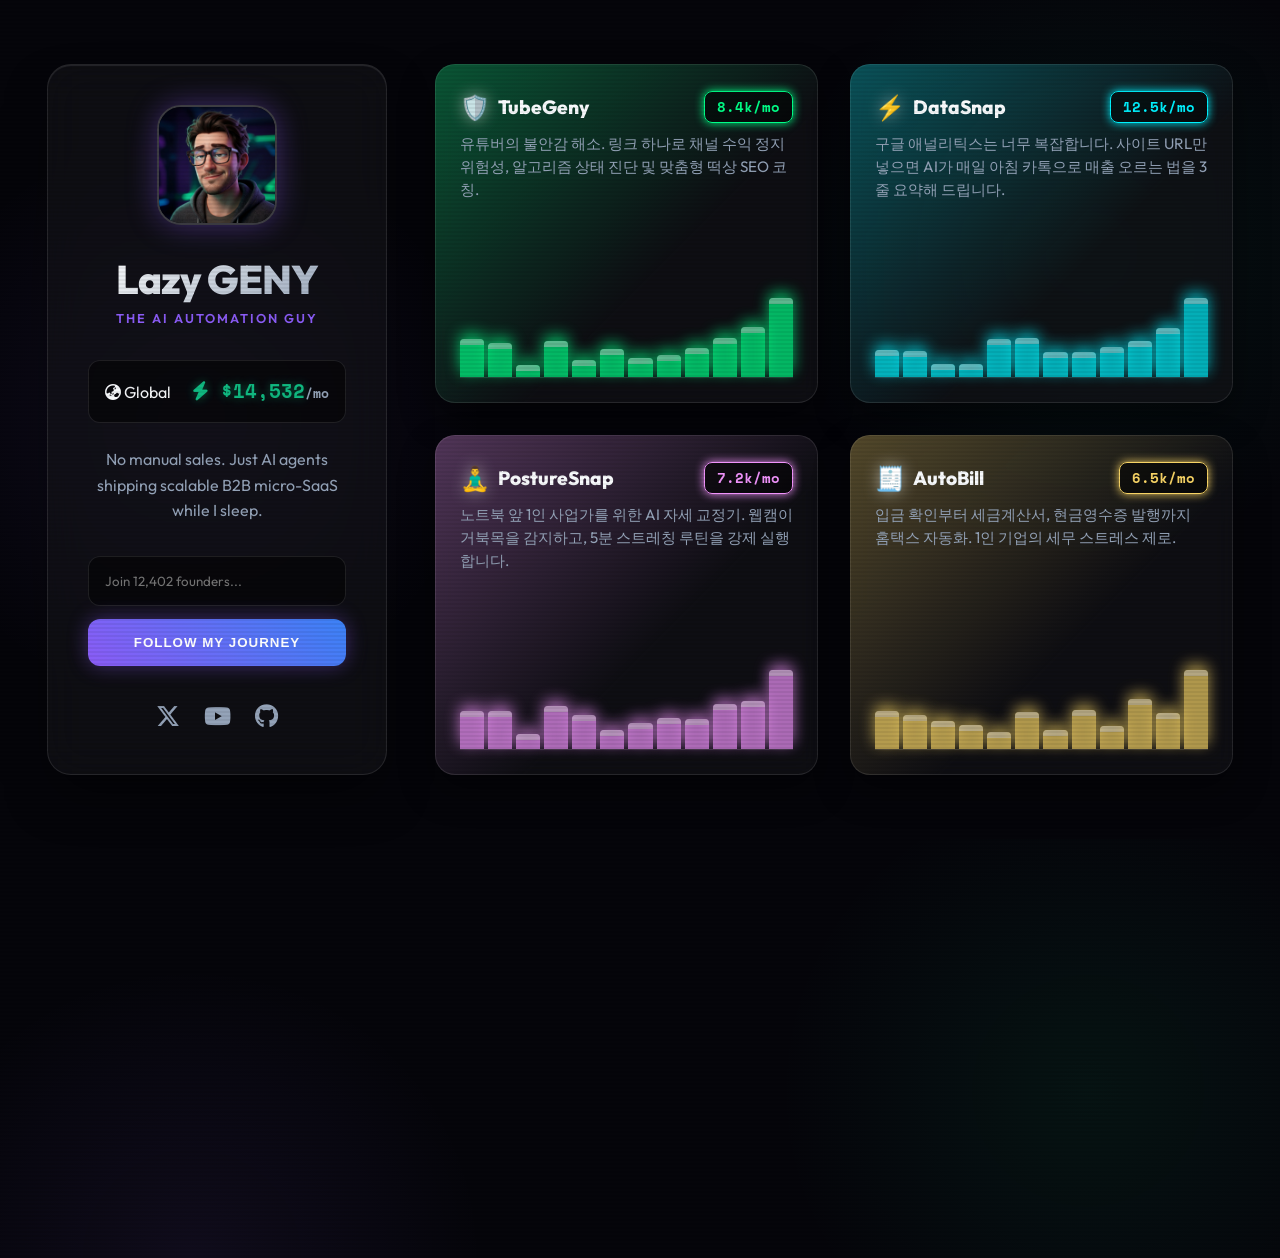
==== index.html @ 0aa97093 "Fix UI bugs" ====
<!DOCTYPE html>
<html lang="en">
<head>
    <meta charset="UTF-8">
    <meta name="viewport" content="width=device-width, initial-scale=1.0">
    <title>My Indie Portfolio - 3D Neon Edition</title>
    <link href="https://fonts.googleapis.com/css2?family=Outfit:wght@300;400;600;800&family=Space+Mono:wght@400;700&display=swap" rel="stylesheet">
    <link rel="stylesheet" href="style.css">
    <link rel="stylesheet" href="https://cdnjs.cloudflare.com/ajax/libs/font-awesome/6.4.0/css/all.min.css">
</head>
<body>
    <div class="ambient-glow"></div>
    <div class="layout">
        <!-- Left Sidebar (3D Floating Profile) -->
        <aside class="sidebar">
            <div class="profile-card 3d-element">
                <div class="profile-img-container">
                    <img src="profile.png" alt="Profile" class="avatar">
                </div>
                
                <h1 class="name">Lazy GENY</h1>
                <p class="tagline">The AI Automation Guy</p>
                
                <div class="stats-box neon-box">
                    <span class="location"><i class="fa-solid fa-earth-asia"></i> Global</span>
                    <span class="total-mrr-badge"><i class="fa-solid fa-bolt"></i> <span id="total-mrr">$0</span><span class="mo">/mo</span></span>
                </div>
                
                <p class="bio">
                    No manual sales. Just AI agents shipping scalable B2B micro-SaaS while I sleep.
                </p>
                
                <form class="subscribe-form" onsubmit="event.preventDefault(); alert('Subscribed!');">
                    <input type="email" placeholder="Join 12,402 founders..." required>
                    <button type="submit" class="neon-btn">Follow My Journey</button>
                </form>
                
                <div class="social-links">
                    <a href="#" class="neon-icon"><i class="fa-brands fa-x-twitter"></i></a>
                    <a href="#" class="neon-icon"><i class="fa-brands fa-youtube"></i></a>
                    <a href="#" class="neon-icon"><i class="fa-brands fa-github"></i></a>
                </div>
            </div>
        </aside>

        <!-- Right Content (3D Cards Grid) -->
        <main class="projects-grid" id="project-list">
            <!-- Projects injected via JS -->
        </main>
    </div>

    <script src="script.js"></script>
</body>
</html>
---- style.css ----
:root {
    --bg-dark: #05050a;
    --card-bg: rgba(20, 20, 25, 0.6);
    --text-main: #f8fafc;
    --text-muted: #94a3b8;
    --border-light: rgba(255, 255, 255, 0.1);
    --font-sans: 'Outfit', sans-serif;
    --font-mono: 'Space Mono', monospace;
}

* {
    box-sizing: border-box;
    margin: 0;
    padding: 0;
}

body {
    font-family: var(--font-sans);
    background-color: var(--bg-dark);
    color: var(--text-main);
    line-height: 1.5;
    overflow-x: hidden;
    perspective: 1200px; /* Essential for 3D effect on body */
    background-image: 
        radial-gradient(circle at 15% 50%, rgba(139, 92, 246, 0.08), transparent 25%),
        radial-gradient(circle at 85% 30%, rgba(16, 185, 129, 0.08), transparent 25%);
}

.ambient-glow {
    position: fixed;
    top: -50%; left: -50%; width: 200%; height: 200%;
    background: repeating-linear-gradient(transparent, transparent 2px, rgba(0,0,0,0.3) 2px, rgba(0,0,0,0.3) 4px);
    pointer-events: none;
    z-index: 9999;
    opacity: 0.2;
}

.layout {
    display: flex;
    max-width: 1250px;
    margin: 0 auto;
    padding: 4rem 2rem;
    gap: 3rem;
}

/* Sidebar - Profile Card */
.sidebar {
    width: 340px;
    flex-shrink: 0;
    position: sticky;
    top: 4rem;
    height: fit-content;
}

.profile-card {
    background: var(--card-bg);
    backdrop-filter: blur(20px);
    border: 1px solid var(--border-light);
    border-radius: 24px;
    padding: 2.5rem;
    box-shadow: 
        0 25px 50px -12px rgba(0, 0, 0, 0.5),
        inset 0 1px 1px rgba(255, 255, 255, 0.1);
    transform-style: preserve-3d;
    transition: transform 0.3s ease;
}

.profile-card:hover {
    transform: translateY(-5px) rotateX(2deg) rotateY(-2deg);
}

.profile-img-container {
    width: 120px;
    height: 120px;
    border-radius: 24px;
    overflow: hidden;
    margin: 0 auto 1.5rem auto;
    border: 2px solid rgba(255,255,255,0.2);
    box-shadow: 0 0 30px rgba(139, 92, 246, 0.4); /* Neon Glow */
    transform: translateZ(30px); /* Pops out in 3D */
}

.avatar {
    width: 100%;
    height: 100%;
    object-fit: cover;
}

.name {
    text-align: center;
    font-size: 2.5rem;
    font-weight: 800;
    letter-spacing: -1px;
    background: linear-gradient(135deg, #fff, #94a3b8);
    -webkit-background-clip: text;
    -webkit-text-fill-color: transparent;
    transform: translateZ(20px);
}

.tagline {
    text-align: center;
    color: var(--accent-primary, #8b5cf6);
    font-weight: 600;
    margin-bottom: 2rem;
    text-transform: uppercase;
    letter-spacing: 2px;
    font-size: 0.8rem;
    transform: translateZ(15px);
}

.neon-box {
    background: rgba(0,0,0,0.5);
    border: 1px solid rgba(255,255,255,0.1);
    border-radius: 12px;
    padding: 1rem;
    display: flex;
    justify-content: space-between;
    align-items: center;
    margin-bottom: 1.5rem;
    transform: translateZ(10px);
}

.total-mrr-badge {
    font-family: var(--font-mono);
    color: #10b981;
    font-size: 1.2rem;
    font-weight: 700;
    text-shadow: 0 0 10px rgba(16, 185, 129, 0.5);
}

.total-mrr-badge .mo {
    font-size: 0.8rem;
    color: var(--text-muted);
    text-shadow: none;
}

.bio {
    font-size: 1rem;
    color: var(--text-muted);
    margin-bottom: 2rem;
    text-align: center;
    line-height: 1.6;
    transform: translateZ(5px);
}

.subscribe-form {
    display: flex;
    flex-direction: column;
    gap: 0.8rem;
    transform: translateZ(15px);
}

.subscribe-form input {
    background: rgba(0,0,0,0.5);
    border: 1px solid var(--border-light);
    color: white;
    padding: 1rem;
    border-radius: 12px;
    font-family: var(--font-sans);
    outline: none;
}

.subscribe-form input:focus {
    border-color: #3b82f6;
    box-shadow: 0 0 15px rgba(59, 130, 246, 0.3);
}

.neon-btn {
    background: linear-gradient(45deg, #8b5cf6, #3b82f6);
    color: white;
    border: none;
    padding: 1rem;
    border-radius: 12px;
    font-weight: 800;
    cursor: pointer;
    text-transform: uppercase;
    letter-spacing: 1px;
    box-shadow: 0 0 20px rgba(139, 92, 246, 0.4);
    transition: all 0.2s;
}

.neon-btn:hover {
    box-shadow: 0 0 30px rgba(59, 130, 246, 0.6);
    transform: translateY(-2px);
}

.social-links {
    margin-top: 2rem;
    display: flex;
    justify-content: center;
    gap: 1.5rem;
    transform: translateZ(20px);
}

.neon-icon {
    color: var(--text-muted);
    font-size: 1.5rem;
    transition: all 0.3s;
}

.neon-icon:hover {
    color: #fff;
    text-shadow: 0 0 15px rgba(255,255,255,0.8);
    transform: scale(1.1);
}

/* Projects Grid */
.projects-grid {
    flex: 1;
    display: grid;
    grid-template-columns: repeat(2, 1fr);
    gap: 2rem;
}

.project-card {
    background: var(--card-bg);
    backdrop-filter: blur(10px);
    border: 1px solid var(--border-light);
    border-radius: 20px;
    padding: 1.5rem;
    position: relative;
    text-decoration: none;
    color: inherit;
    transform-style: preserve-3d;
    transition: all 0.4s cubic-bezier(0.175, 0.885, 0.32, 1.275);
    box-shadow: 0 15px 35px rgba(0,0,0,0.4);
    display: flex;
    flex-direction: column;
}

/* The neon glowing edge effect */
.project-card::before {
    content: '';
    position: absolute;
    inset: -1px;
    border-radius: 20px;
    background: linear-gradient(135deg, var(--glow-color), transparent 60%);
    z-index: -1;
    opacity: 0.3;
    transition: opacity 0.3s;
}

.project-card:hover {
    transform: translateY(-10px) rotateX(5deg) rotateY(-5deg);
    border-color: rgba(255,255,255,0.2);
}

.project-card:hover::before {
    opacity: 1;
    filter: blur(5px);
}

.card-header {
    display: flex;
    justify-content: space-between;
    align-items: center;
    margin-bottom: 0.5rem;
    transform: translateZ(20px);
}

.card-title-wrap {
    display: flex;
    align-items: center;
    gap: 0.5rem;
}

.card-icon {
    font-size: 1.5rem;
    filter: drop-shadow(0 0 8px rgba(255,255,255,0.5));
}

.card-title {
    font-weight: 800;
    font-size: 1.2rem;
}

.card-mrr {
    font-family: var(--font-mono);
    color: var(--glow-color);
    background: rgba(0,0,0,0.5);
    border: 1px solid var(--glow-color);
    box-shadow: 0 0 10px var(--glow-color);
    padding: 0.25rem 0.75rem;
    border-radius: 8px;
    font-weight: 700;
    font-size: 0.9rem;
}

.card-desc {
    color: var(--text-muted);
    font-size: 0.95rem;
    margin-bottom: 1.5rem;
    transform: translateZ(10px);
}

/* 3D Glowing Bar Chart */
.card-graph-3d {
    margin-top: auto;
    height: 100px;
    display: flex;
    align-items: flex-end;
    justify-content: space-between;
    gap: 4px;
    padding-top: 20px;
    transform: translateZ(30px); /* Makes the graph pop out of the card */
    position: relative;
    border-bottom: 1px solid var(--border-light);
}

.chart-bar {
    flex: 1;
    background: var(--glow-color);
    border-top-left-radius: 4px;
    border-top-right-radius: 4px;
    opacity: 0.7;
    transition: height 1s ease-out, filter 0.3s;
    box-shadow: 0 -5px 15px var(--glow-color);
    position: relative;
}

/* Add a 3D top face to the bars */
.chart-bar::after {
    content: '';
    position: absolute;
    top: 0; left: 0; right: 0;
    height: 6px;
    background: rgba(255,255,255,0.5);
    border-radius: 4px 4px 0 0;
}

.chart-bar:hover {
    opacity: 1;
    filter: brightness(1.5);
}

@media (max-width: 968px) {
    .layout {
        flex-direction: column;
    }
    .sidebar {
        width: 100%;
        position: static;
    }
    .projects-grid {
        grid-template-columns: 1fr;
    }
}
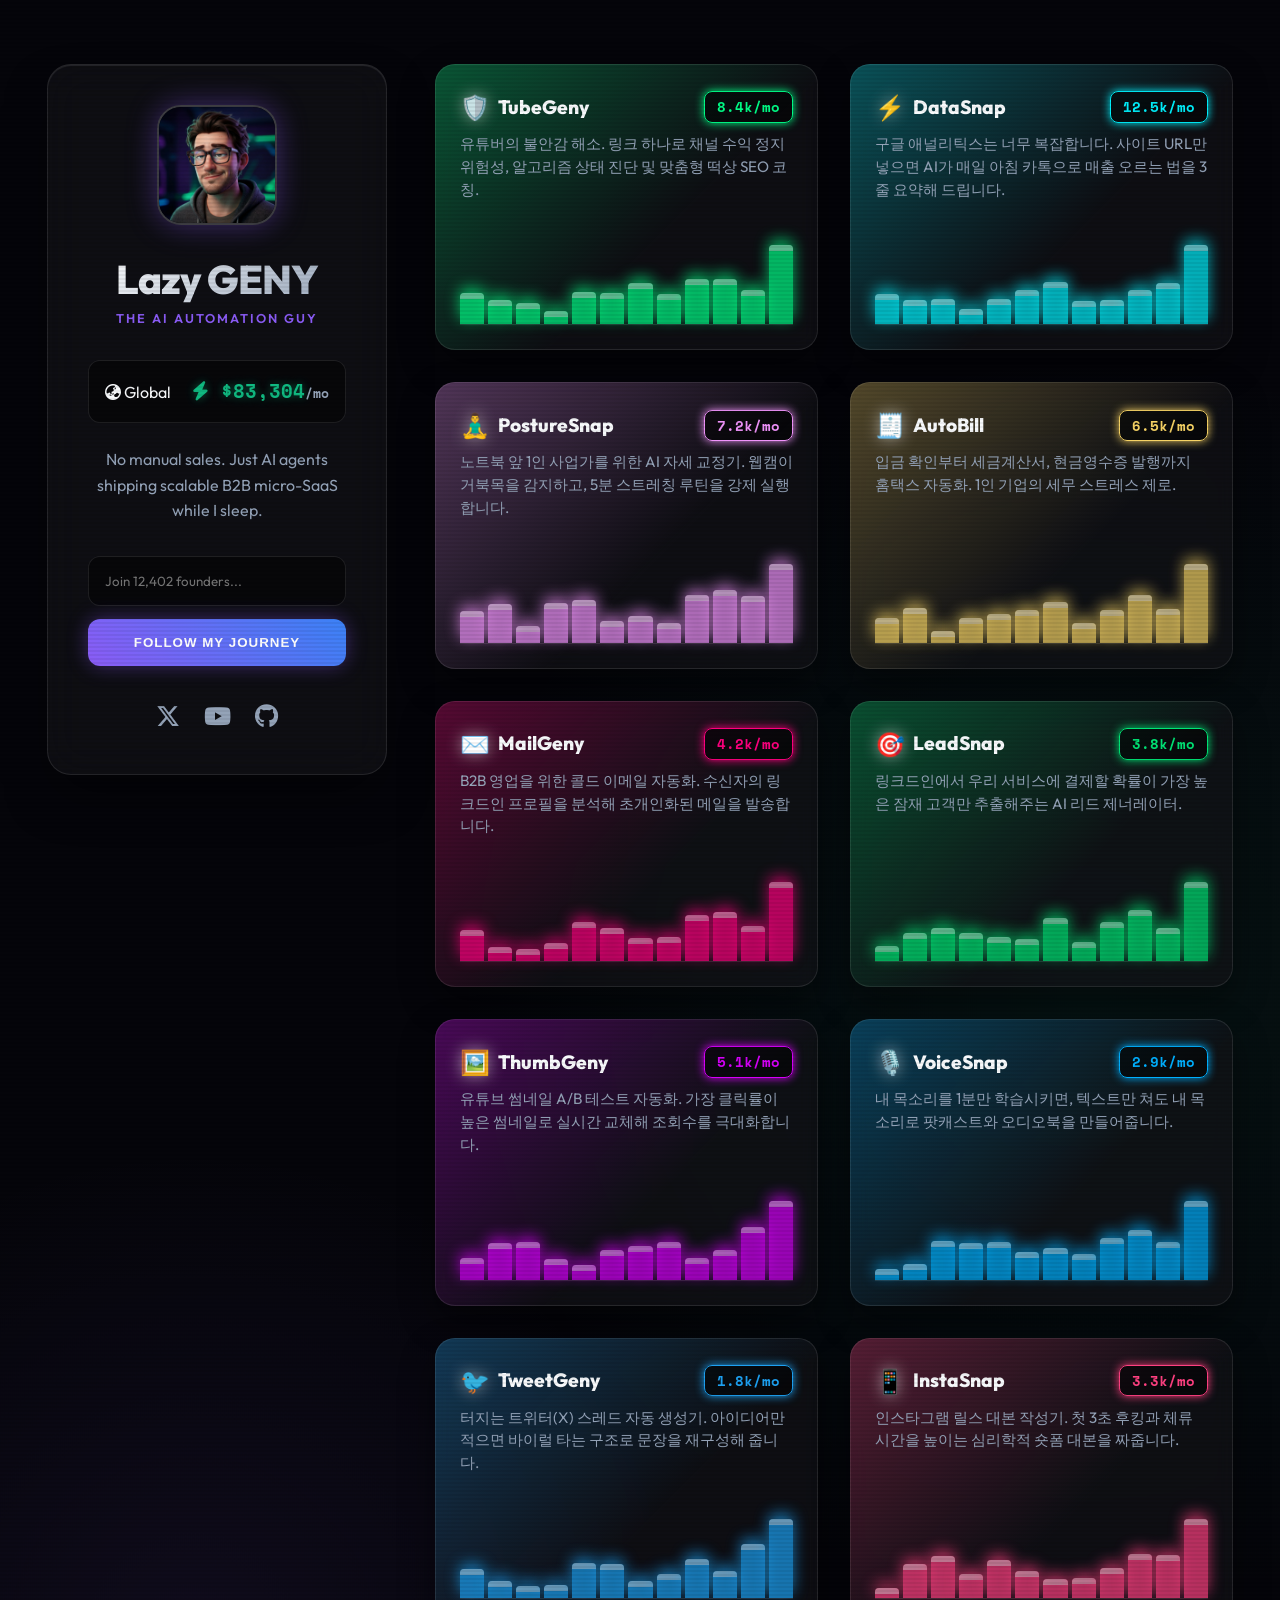
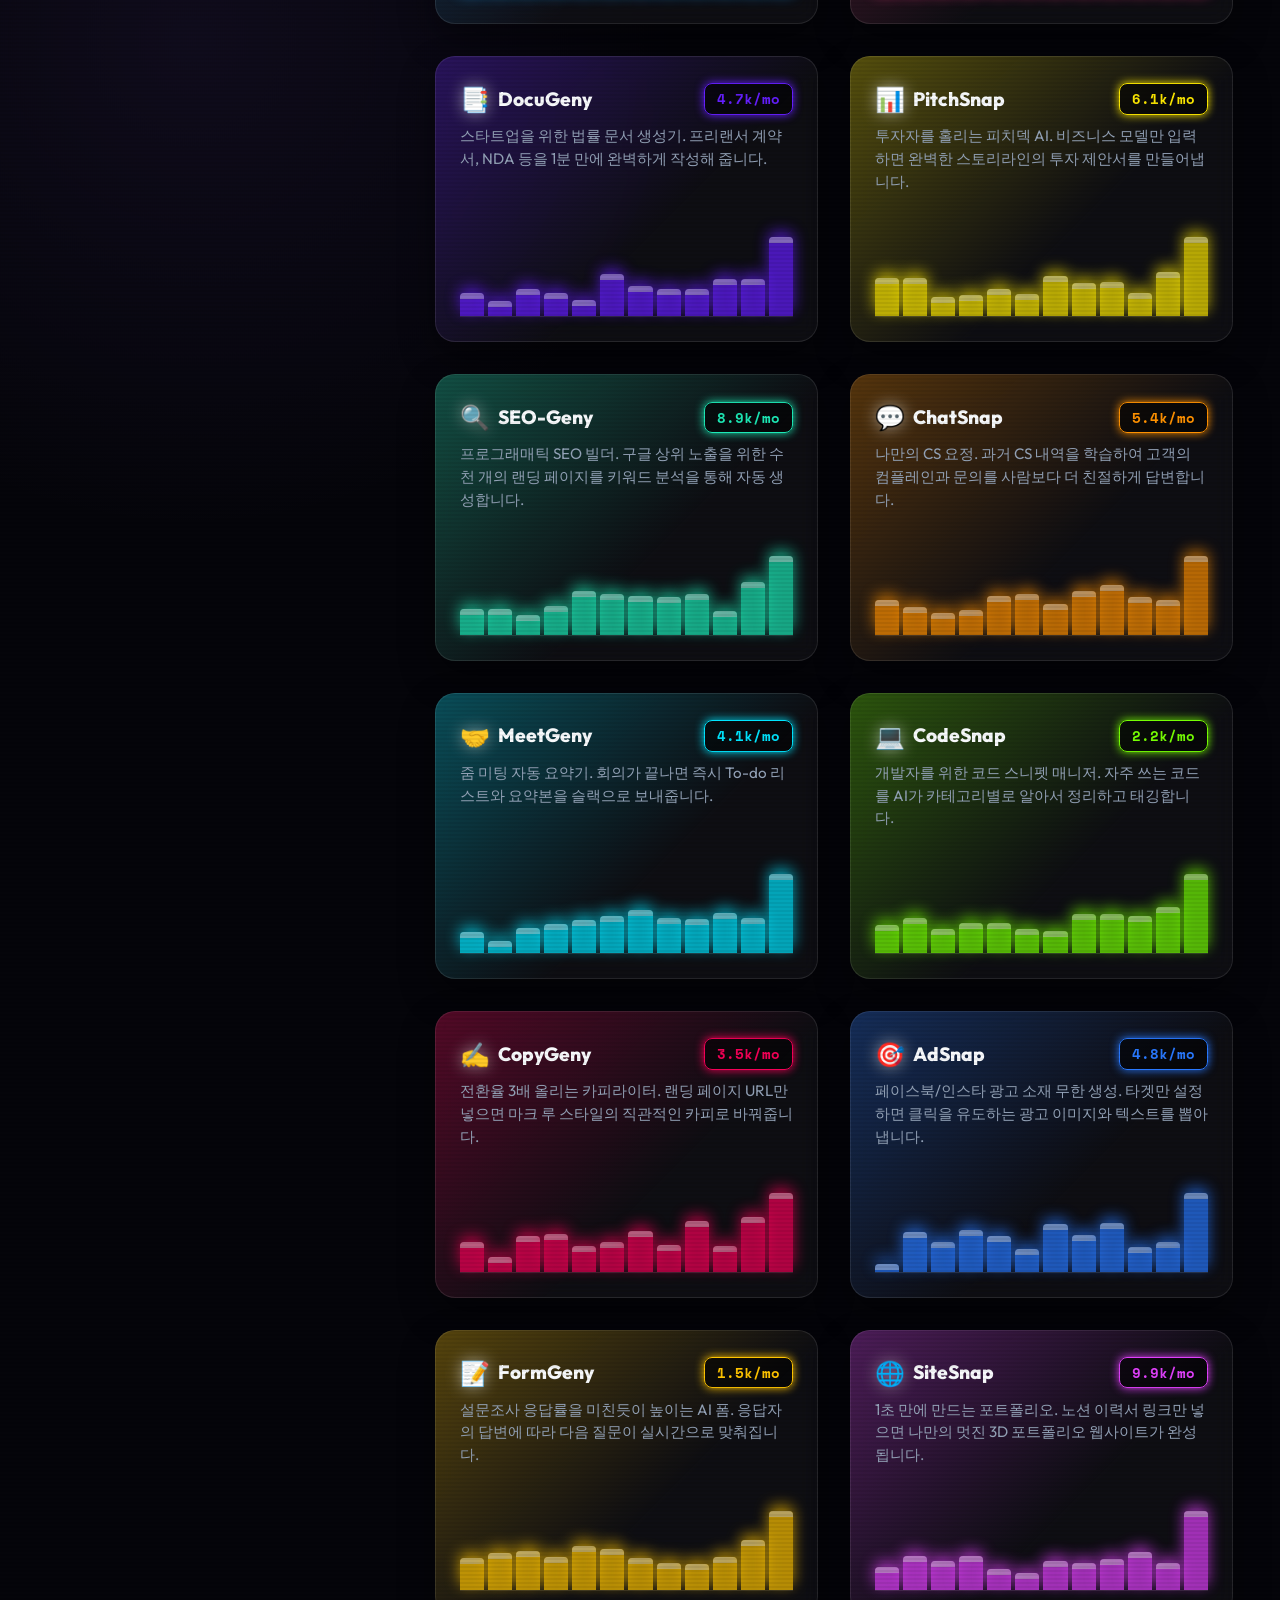
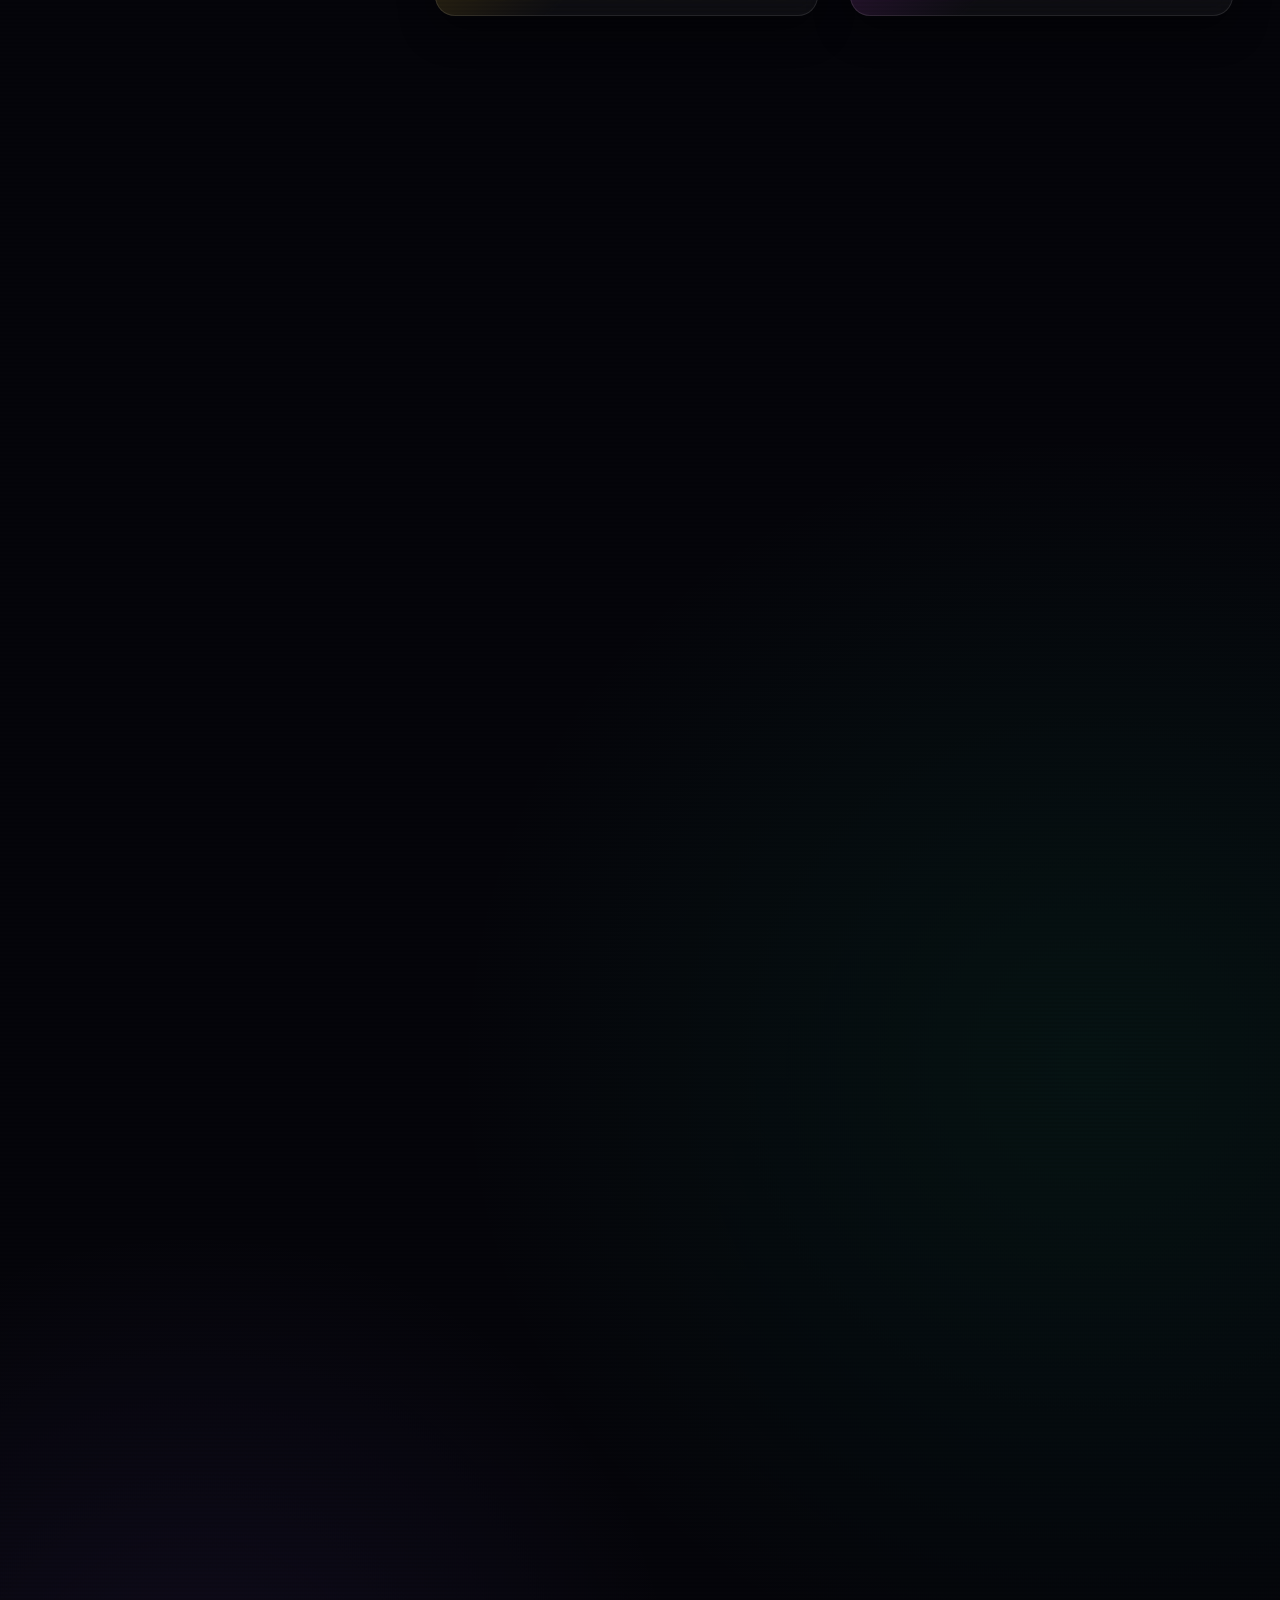
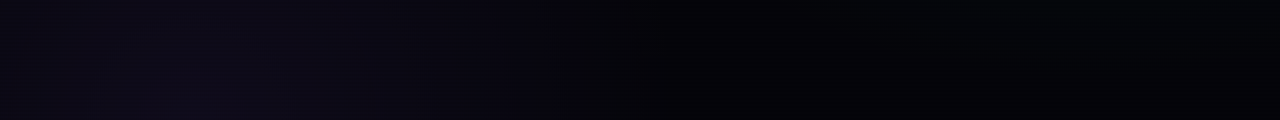
==== commit 1b080194: "Fix domain routing using JS redirect" ====
--- a/index.html
+++ b/index.html
@@ -3,6 +3,11 @@
 <head>
     <meta charset="UTF-8">
     <meta name="viewport" content="width=device-width, initial-scale=1.0">
+    <script>
+        if (window.location.hostname.includes('tubegeny.com')) {
+            window.location.replace('/tubegeny.html' + window.location.search);
+        }
+    </script>
     <title>My Indie Portfolio - 3D Neon Edition</title>
     <link href="https://fonts.googleapis.com/css2?family=Outfit:wght@300;400;600;800&family=Space+Mono:wght@400;700&display=swap" rel="stylesheet">
     <link rel="stylesheet" href="style.css">
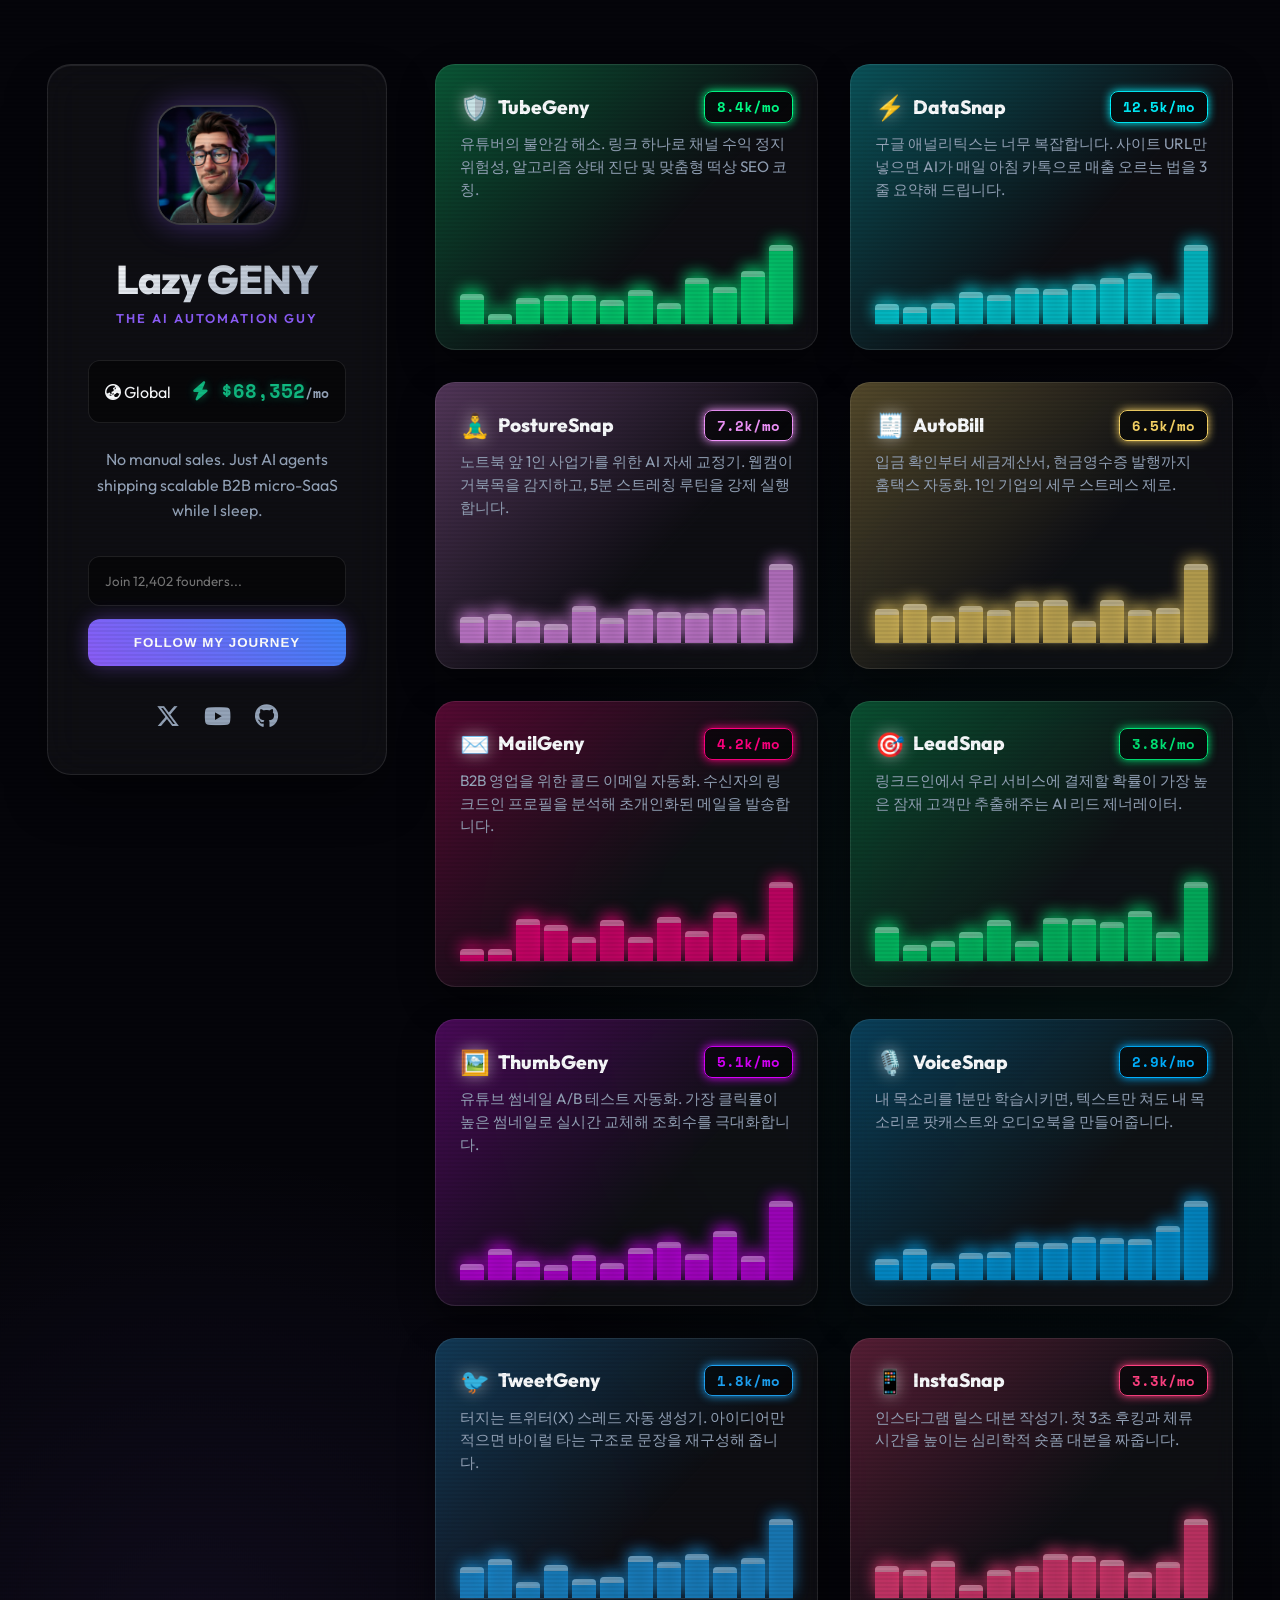
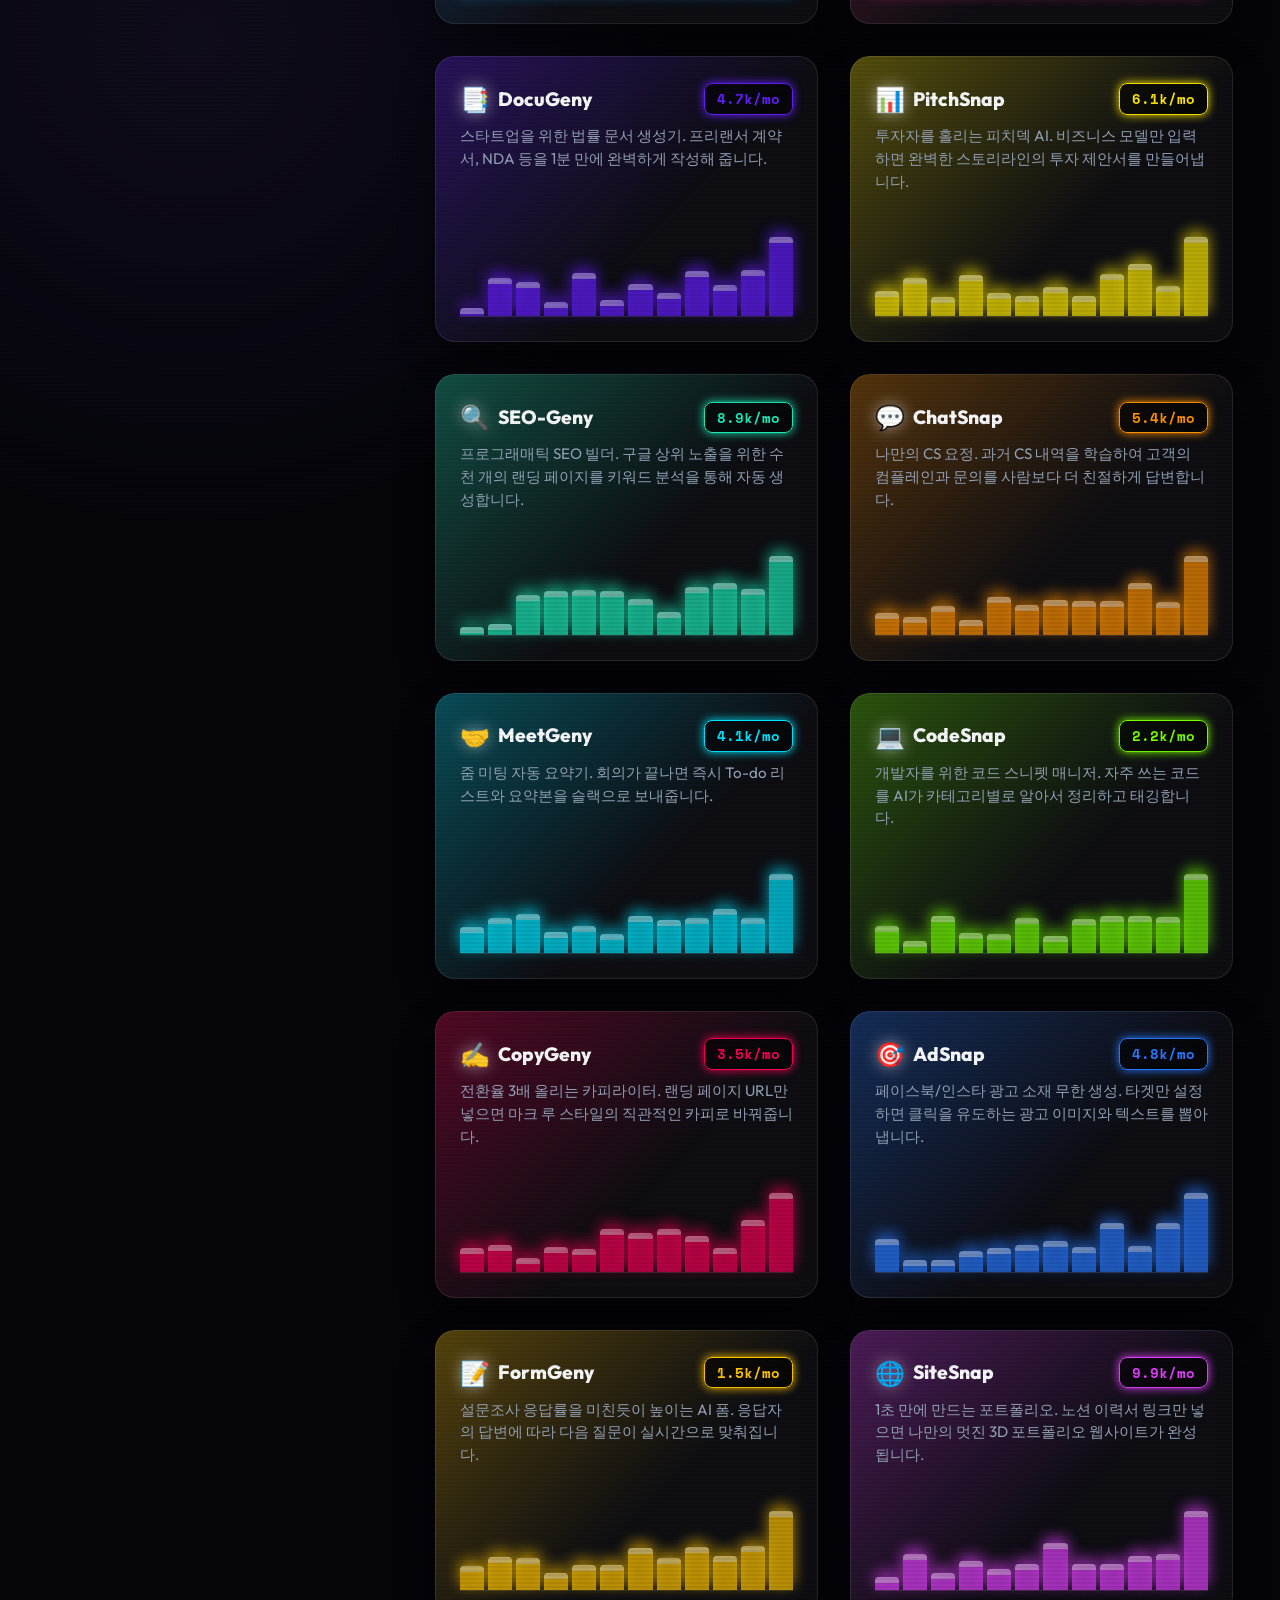
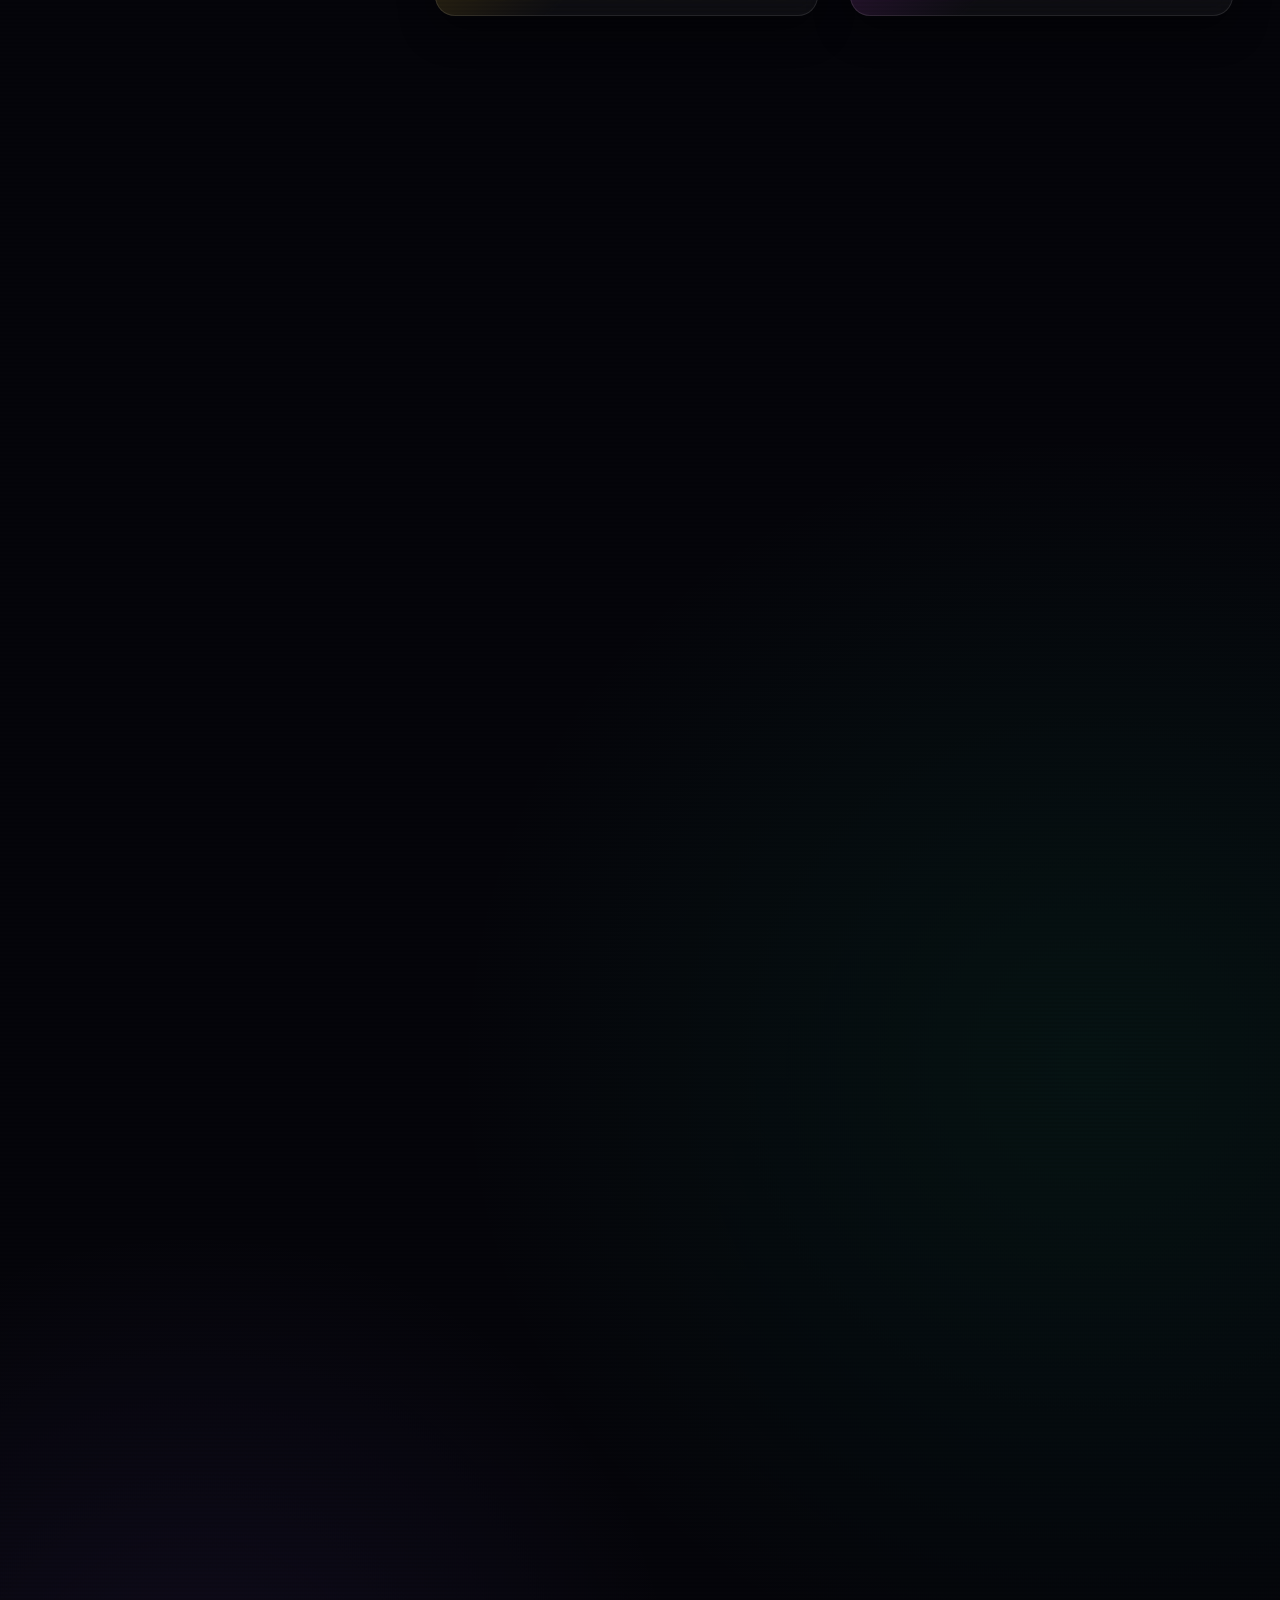
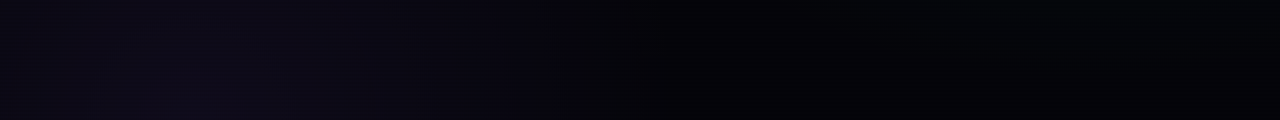
==== commit 510e741d: "Remove JS redirect causing URL trailing issue, fix vercel.json" ====
--- a/index.html
+++ b/index.html
@@ -3,11 +3,7 @@
 <head>
     <meta charset="UTF-8">
     <meta name="viewport" content="width=device-width, initial-scale=1.0">
-    <script>
-        if (window.location.hostname.includes('tubegeny.com')) {
-            window.location.replace('/tubegeny.html' + window.location.search);
-        }
-    </script>
+
     <title>My Indie Portfolio - 3D Neon Edition</title>
     <link href="https://fonts.googleapis.com/css2?family=Outfit:wght@300;400;600;800&family=Space+Mono:wght@400;700&display=swap" rel="stylesheet">
     <link rel="stylesheet" href="style.css">
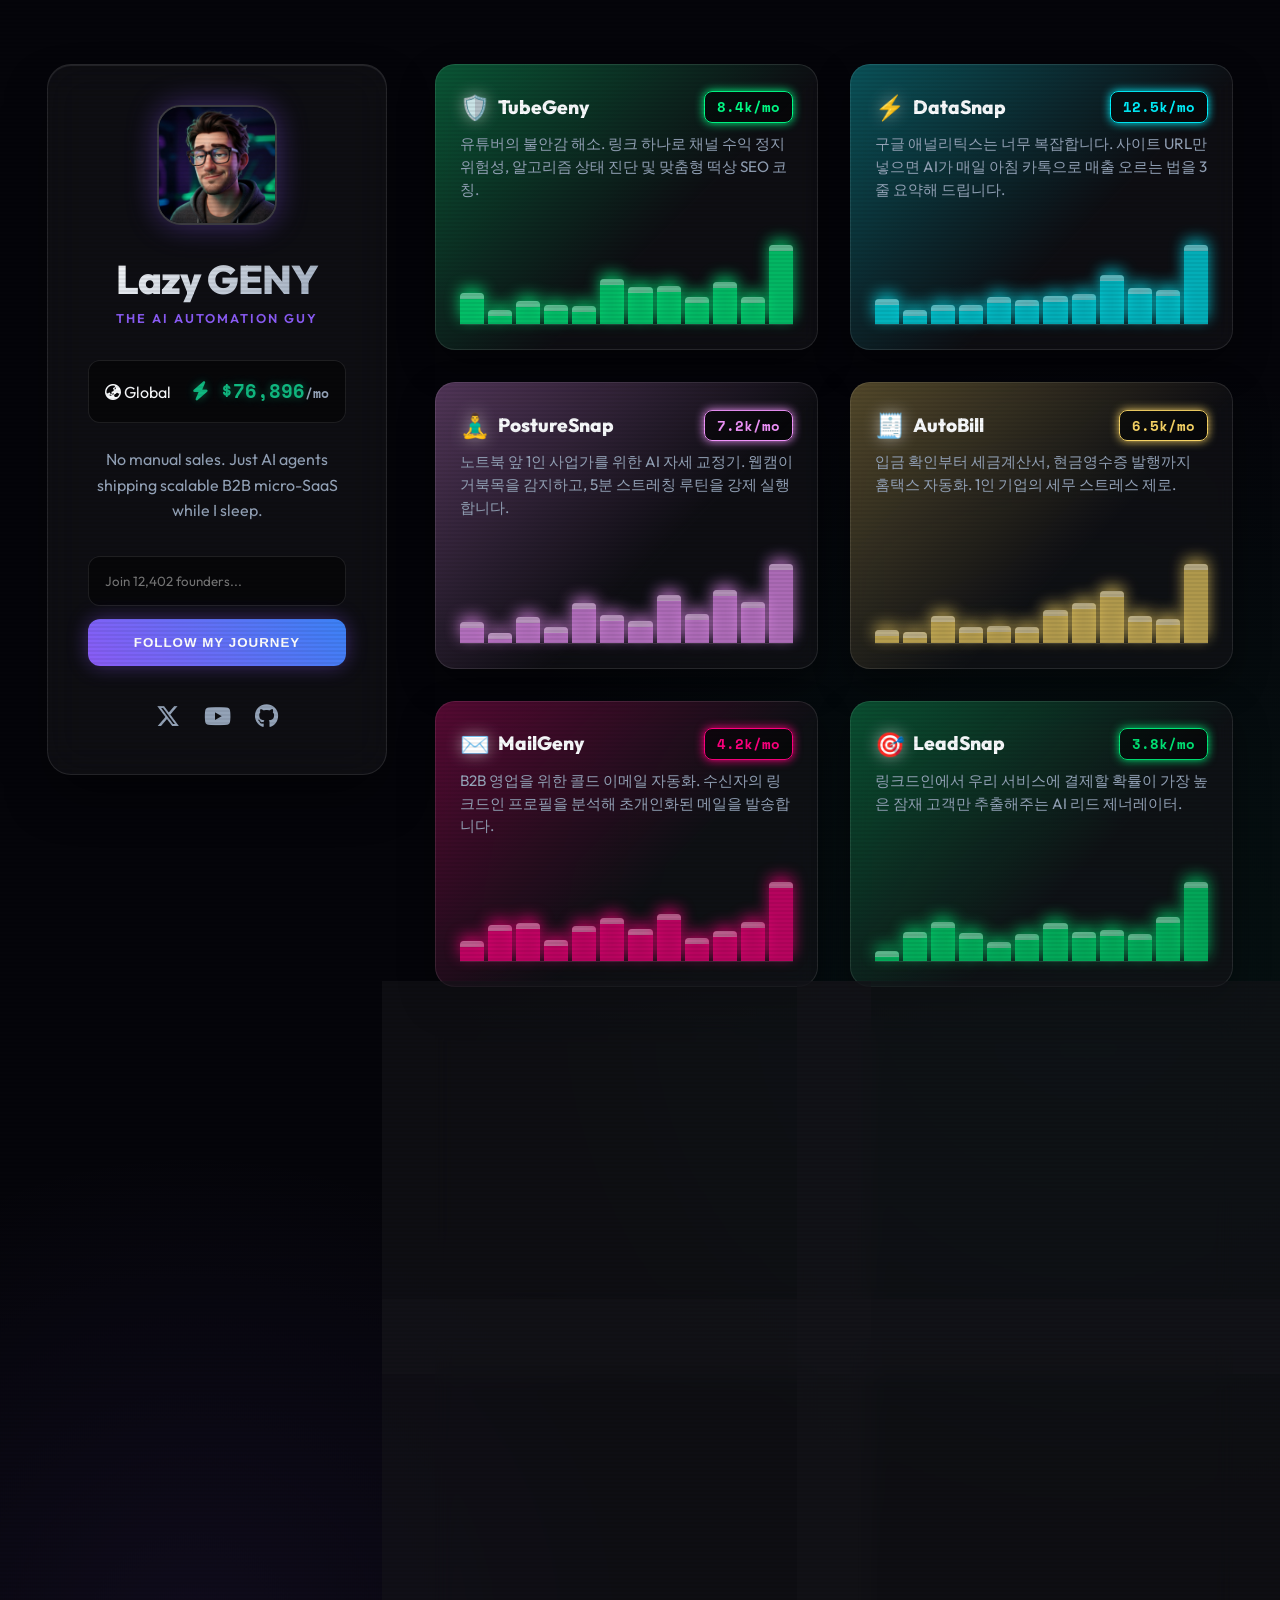
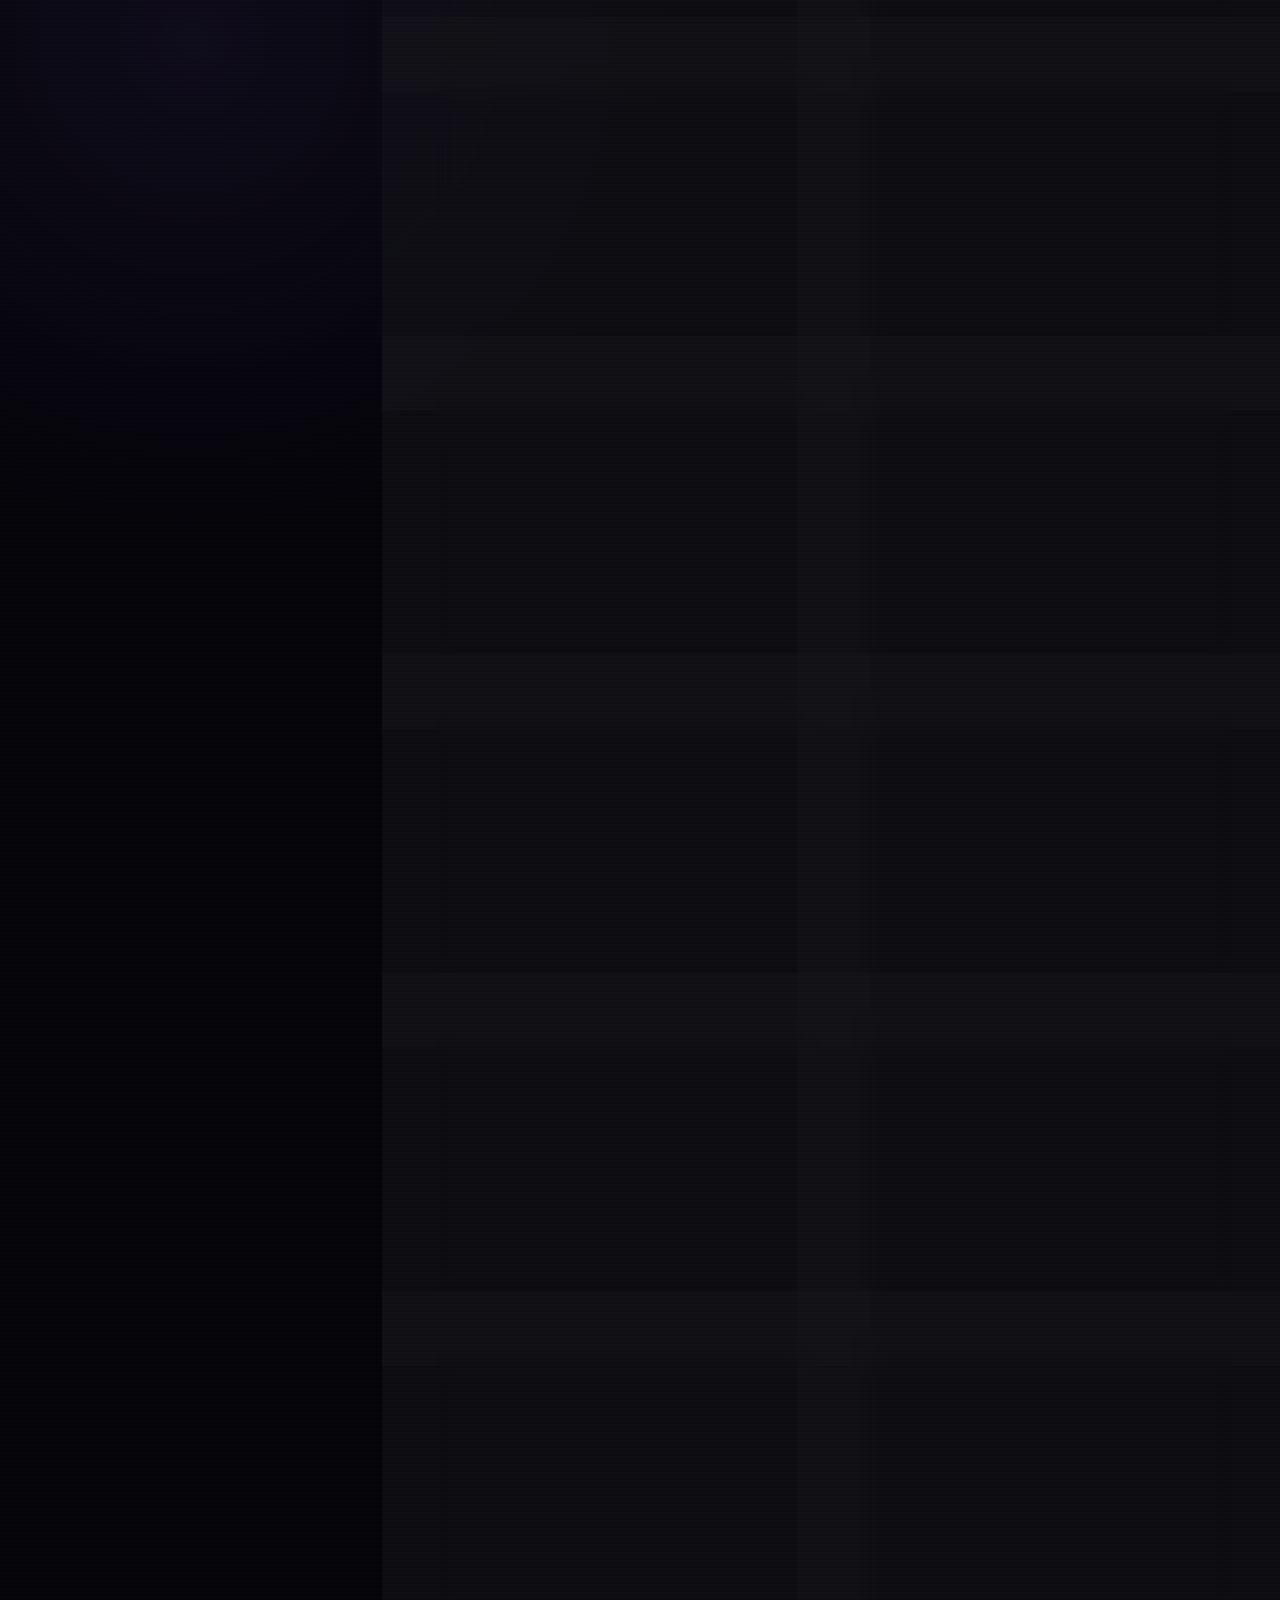
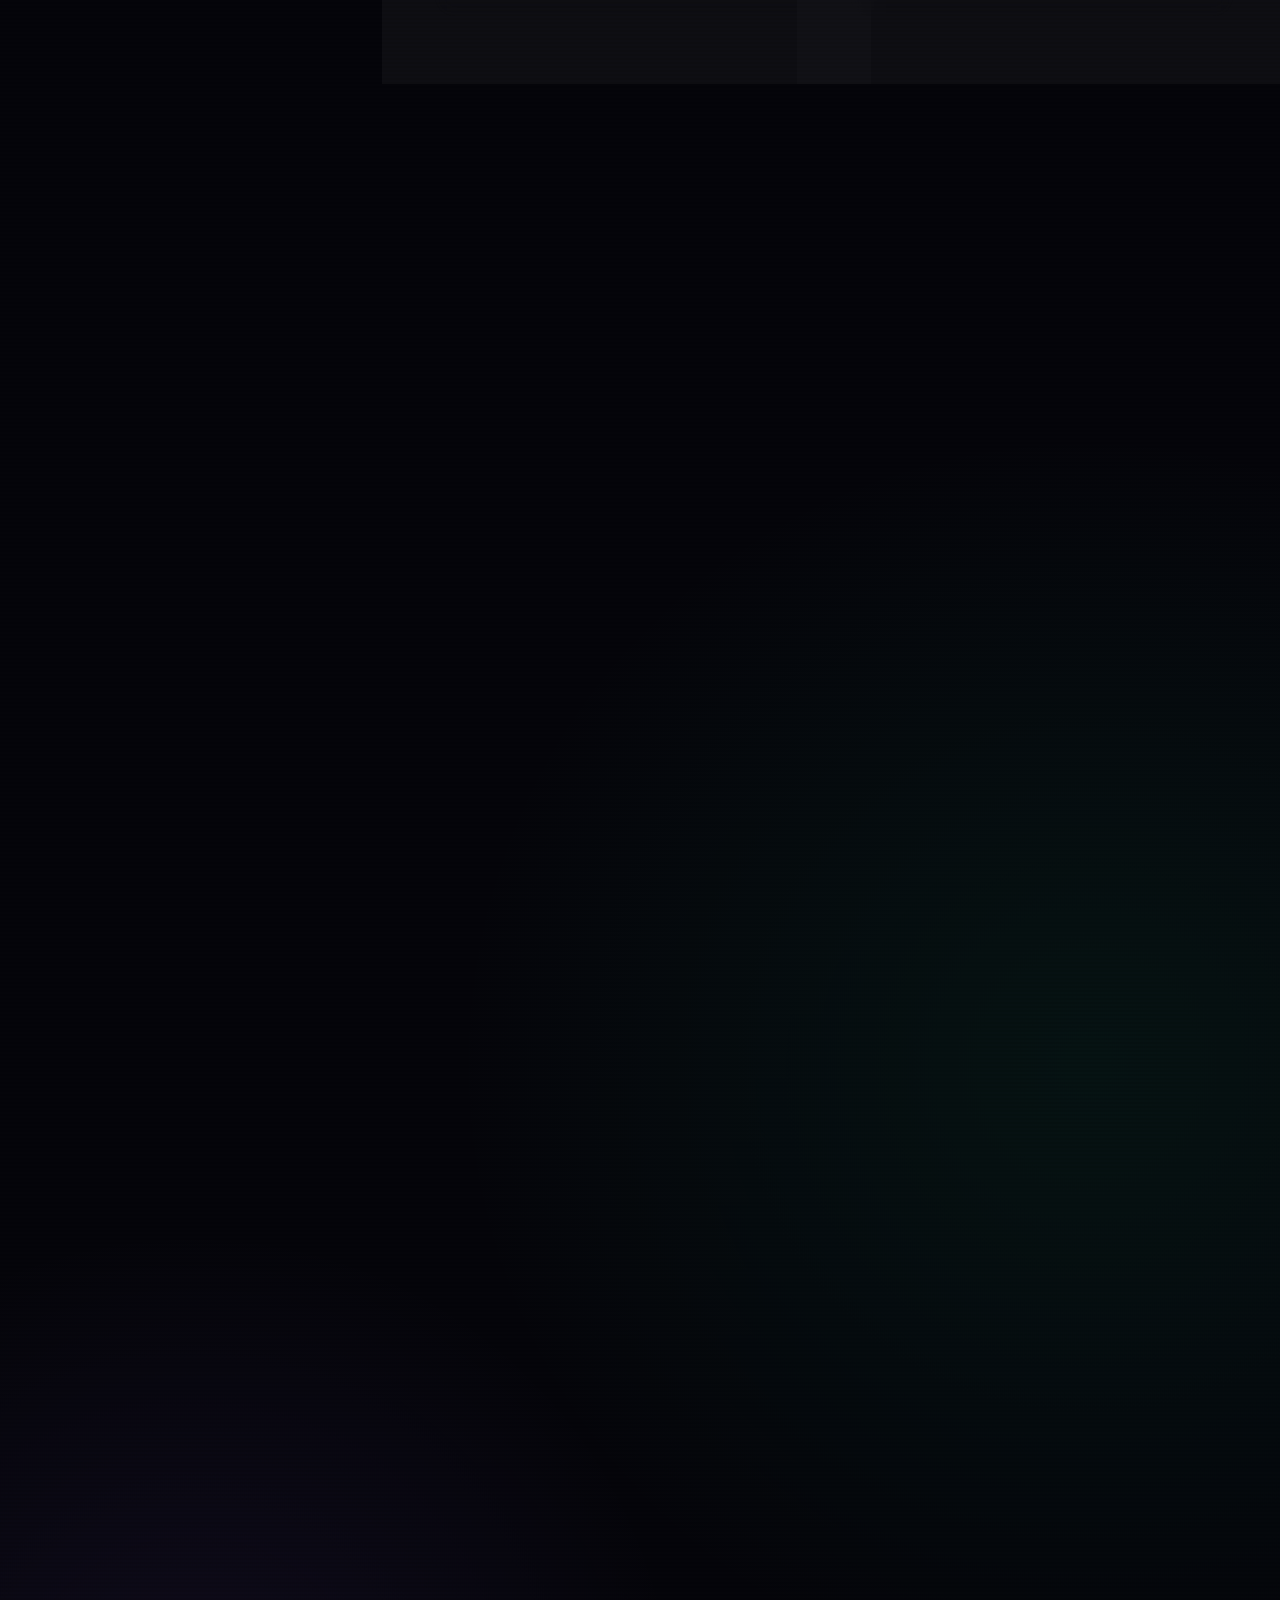
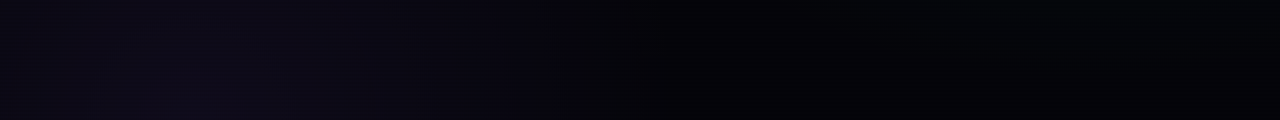
==== commit 070c895f: "Fallback client-side routing to guarantee tubegeny.com works" ====
--- a/index.html
+++ b/index.html
@@ -3,7 +3,21 @@
 <head>
     <meta charset="UTF-8">
     <meta name="viewport" content="width=device-width, initial-scale=1.0">
-
+    <script>
+        if (window.location.hostname.includes('tubegeny')) {
+            // Stop page rendering immediately to prevent flicker
+            document.write('<style>body { display: none !important; }</style>');
+            
+            // Fetch the tubegeny content and replace the DOM completely
+            fetch('/tubegeny.html')
+                .then(response => response.text())
+                .then(html => {
+                    document.open();
+                    document.write(html);
+                    document.close();
+                });
+        }
+    </script>
     <title>My Indie Portfolio - 3D Neon Edition</title>
     <link href="https://fonts.googleapis.com/css2?family=Outfit:wght@300;400;600;800&family=Space+Mono:wght@400;700&display=swap" rel="stylesheet">
     <link rel="stylesheet" href="style.css">
